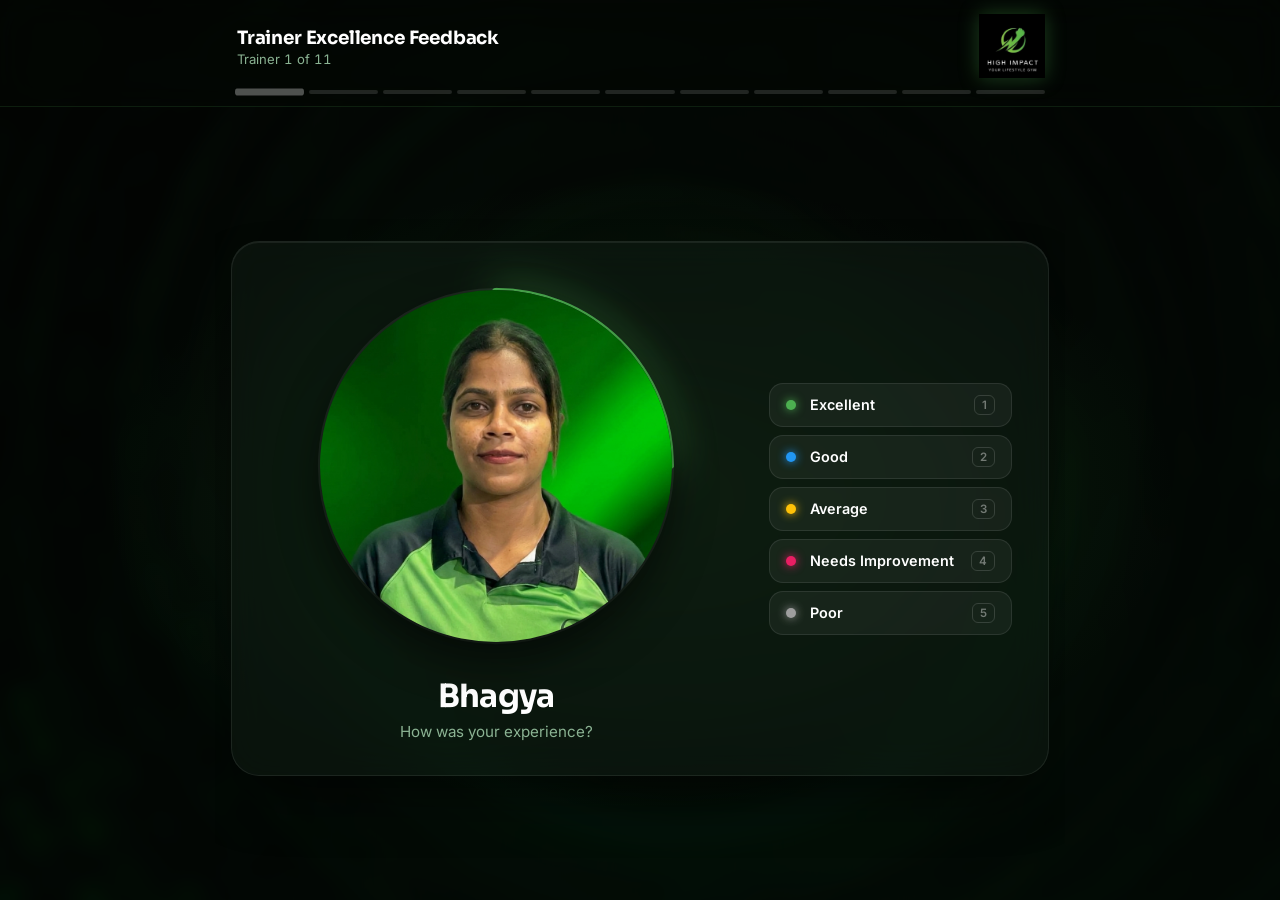
==== index.html @ 3fc5900a "Update index.html" ====
<!DOCTYPE html>
<html lang="en">
<head>
  <meta charset="UTF-8" />
  <meta name="viewport" content="width=device-width, initial-scale=1, viewport-fit=cover" />
  <meta name="theme-color" content="#050805" />
  <title>Trainer Excellence Feedback</title>
  <style>
@import url('https://fonts.googleapis.com/css2?family=Inter:wght@400;500;600;700&family=Sora:wght@600;700&display=swap');

:root {
  --bg: #050805;
  --surface: rgba(18, 28, 21, 0.55);
  --surface-edge: rgba(255, 255, 255, 0.08);
  --text-main: #e8f5e9;
  --text-muted: #8bb393;
  --green-primary: #4caf50;
  --green-glow: rgba(76, 175, 80, 0.35);
  --blue: #2196f3;
  --yellow: #ffc107;
  --pink: #e91e63;
  --gray: #9e9e9e;
  --ease-out: cubic-bezier(0.16, 1, 0.3, 1);
  --ease-spring: cubic-bezier(0.34, 1.56, 0.64, 1);
  --header-h: 116px;
}

* { box-sizing: border-box; -webkit-tap-highlight-color: transparent; }

html, body { height: 100%; }

body {
  margin: 0;
  font-family: 'Inter', system-ui, -apple-system, sans-serif;
  background-color: var(--bg);
  color: var(--text-main);
  overflow: hidden;
  position: fixed;
  width: 100%;
  overscroll-behavior: none;
  -webkit-font-smoothing: antialiased;
}

/* ---------- Background ---------- */
.bg-container {
  position: fixed; inset: 0; z-index: -3;
  background-image: url('bg.jpg');
  background-size: cover;
  background-position: center;
  filter: blur(10px) brightness(0.35) saturate(1.1);
  transform: scale(1.1);
  animation: bgDrift 28s ease-in-out infinite alternate;
}
.bg-container::after {
  content: ''; position: absolute; inset: 0;
  background: linear-gradient(160deg, rgba(5,8,5,.75) 0%, rgba(8,24,14,.9) 100%);
}
/* soft glow that follows the rating colour */
.bg-glow {
  position: fixed; inset: 0; z-index: -2; pointer-events: none;
  background: radial-gradient(60% 50% at 50% 55%, var(--glow, rgba(76,175,80,.16)), transparent 70%);
  transition: background 0.8s ease;
}
@keyframes bgDrift { from { transform: scale(1.1) translate(0,0); } to { transform: scale(1.18) translate(-1.5%, 1%); } }

/* ---------- Header ---------- */
.app-header {
  position: fixed; top: 0; left: 0; width: 100%; z-index: 100;
  padding: env(safe-area-inset-top, 0px) 0 0;
  background: rgba(5, 8, 5, 0.55);
  backdrop-filter: blur(18px) saturate(1.4);
  -webkit-backdrop-filter: blur(18px) saturate(1.4);
  border-bottom: 1px solid rgba(76, 175, 80, 0.15);
  transition: transform 0.6s var(--ease-out);
}
.bar {
  max-width: 850px; margin: 0 auto;
  display: flex; align-items: center; gap: 12px;
  padding: 14px 20px 12px;
}
.back-btn {
  width: 0; opacity: 0; overflow: hidden; flex: none;
  height: 38px; border-radius: 50%; border: 1px solid rgba(255,255,255,.12);
  background: rgba(255,255,255,.06); color: #fff; cursor: pointer;
  display: grid; place-items: center; padding: 0;
  transition: width .4s var(--ease-out), opacity .3s ease, margin .4s var(--ease-out), background .2s;
  margin-right: -12px;
}
.back-btn.visible { width: 38px; opacity: 1; margin-right: 0; }
.back-btn:hover { background: rgba(255,255,255,.14); }
.back-btn:active { transform: scale(.92); }

.header-text { flex: 1; min-width: 0; }
.header-text h1 { margin: 0; font-family: 'Sora', 'Inter', sans-serif; font-size: 1.15rem; font-weight: 700; color: #fff; letter-spacing: -0.01em; }
.header-text p { margin: 2px 0 0; font-size: 0.82rem; color: var(--text-muted); font-variant-numeric: tabular-nums; }
.header-logo { height: 64px; width: auto; filter: drop-shadow(0 0 10px var(--green-glow)); }

/* Segmented progress – each segment takes the colour of its rating */
.progress {
  max-width: 850px; margin: 0 auto; padding: 0 20px 12px;
  display: flex; gap: 5px;
}
.progress i {
  flex: 1; height: 4px; border-radius: 4px; position: relative; overflow: hidden;
  background: rgba(255,255,255,.12);
  transition: transform .4s var(--ease-spring), background .4s;
}
.progress i::after {
  content: ''; position: absolute; inset: 0; border-radius: inherit;
  background: var(--sc, var(--green-primary));
  transform: scaleX(0); transform-origin: left;
  transition: transform .6s var(--ease-out);
}
.progress i.done::after { transform: scaleX(1); box-shadow: 0 0 10px var(--sc); }
.progress i.current { transform: scaleY(1.7); background: rgba(255,255,255,.3); }

/* ---------- Stage ---------- */
.survey-container {
  position: fixed; top: var(--header-h); bottom: 0; left: 0; right: 0;
  margin: 0 auto; max-width: 850px; padding: 0 16px;
  display: flex; align-items: center; justify-content: center;
  overflow: hidden;
}
#survey-form, #trainer-cards { position: relative; width: 100%; height: 100%; }
#trainer-cards { display: flex; align-items: center; justify-content: center; perspective: 1400px; }

/* ---------- Card: slide + depth transitions ---------- */
.trainer-card {
  --rc: var(--green-primary);
  position: absolute; width: 100%;
  background: var(--surface);
  backdrop-filter: blur(20px) saturate(1.3);
  -webkit-backdrop-filter: blur(20px) saturate(1.3);
  border: 1px solid var(--surface-edge);
  border-radius: 28px;
  padding: 34px 36px;
  box-shadow: 0 30px 60px -20px rgba(0,0,0,.7), inset 0 1px 0 rgba(255,255,255,.07);
  display: flex; flex-direction: row; align-items: center; justify-content: center; gap: 44px;

  opacity: 0; visibility: hidden; pointer-events: none;
  transition:
    transform .75s var(--ease-out),
    opacity .5s ease,
    filter .6s ease,
    visibility 0s linear .75s;
  will-change: transform, opacity;
}
.trainer-card.upcoming { transform: translate3d(70px,0,-120px) rotateY(-10deg) scale(.94); filter: blur(6px); }
.trainer-card.past     { transform: translate3d(-70px,0,-120px) rotateY(10deg) scale(.94); filter: blur(6px); }
.trainer-card.active {
  opacity: 1; visibility: visible; pointer-events: auto;
  transform: none; filter: none;
  transition-delay: .08s, .08s, .08s, 0s;
}

/* ---------- Photo + ring ---------- */
.trainer-header { flex: 1.5; display: flex; flex-direction: column; align-items: center; gap: 6px; }

.photo-wrap { position: relative; width: min(380px, 52vh); height: min(380px, 52vh); }
.photo-clip {
  position: absolute; inset: 14px; border-radius: 50%; overflow: hidden;
  background: #1b241d;
  box-shadow: 0 18px 40px rgba(0,0,0,.55);
  transform: scale(.82); opacity: 0;
  transition: transform .9s var(--ease-spring) .15s, opacity .5s ease .15s;
}
.trainer-card.active .photo-clip { transform: scale(1); opacity: 1; }
.photo-clip img {
  width: 100%; height: 100%; display: block; object-fit: cover;
  transform: scale(var(--zoom, 1)); transform-origin: var(--origin, 50% 30%);
}

.ring { position: absolute; inset: 0; width: 100%; height: 100%; transform: rotate(-90deg); overflow: visible; }
.ring circle { fill: none; stroke-width: 2.5; }
.ring-track { stroke: rgba(255,255,255,.08); }
.ring-fg {
  stroke: var(--rc); stroke-linecap: round;
  stroke-dasharray: 346; stroke-dashoffset: 346;
  filter: drop-shadow(0 0 6px var(--rc));
  transition: stroke-dashoffset 1.1s var(--ease-out) .1s, stroke .5s ease, stroke-width .4s ease;
}
.trainer-card.active .ring-fg { stroke-dashoffset: 260; }          /* idle: partial arc */
.trainer-card.rated .ring-fg { stroke-dashoffset: 0; stroke-width: 4; } /* rated: closes in rating colour */
.trainer-card.rated:not(.active) .ring-fg { transition-duration: 0s; }

.trainer-name {
  margin: 14px 0 0; font-family: 'Sora', 'Inter', sans-serif;
  font-size: 2rem; font-weight: 700; color: #fff; text-align: center; letter-spacing: -0.02em;
}
.trainer-sub { margin: 0; color: var(--text-muted); font-size: .95rem; }

.trainer-name, .trainer-sub {
  opacity: 0; transform: translateY(14px);
  transition: opacity .6s ease .25s, transform .7s var(--ease-out) .25s;
}
.trainer-card.active .trainer-name,
.trainer-card.active .trainer-sub { opacity: 1; transform: none; }
.trainer-card.active .trainer-sub { transition-delay: .32s; }

/* ---------- Rating buttons ---------- */
.rating-options { flex: .8; display: flex; flex-direction: column; gap: 8px; }

.rating-btn {
  position: relative; display: flex; align-items: center; gap: 14px;
  padding: 11px 16px; border-radius: 14px; cursor: pointer; user-select: none; -webkit-user-select: none;
  font-weight: 600; font-size: .9rem; color: #fff;
  background: rgba(255,255,255,.05);
  border: 1px solid rgba(255,255,255,.09);
  overflow: hidden;

  opacity: 0; transform: translateX(34px);
  transition:
    opacity .5s ease calc(.25s + var(--i) * .06s),
    transform .7s var(--ease-out) calc(.25s + var(--i) * .06s),
    background .25s ease, border-color .25s ease, box-shadow .3s ease, color .25s ease;
}
.trainer-card.active .rating-btn { opacity: 1; transform: none; }

.rating-btn .dot {
  width: 10px; height: 10px; border-radius: 50%; flex: none;
  background: var(--c); box-shadow: 0 0 10px var(--c);
  transition: transform .4s var(--ease-spring), background .25s, box-shadow .25s;
}
.rating-btn .label { flex: 1; }
.rating-btn kbd {
  font: 600 .72rem 'Inter', sans-serif; color: rgba(255,255,255,.4);
  border: 1px solid rgba(255,255,255,.14); border-radius: 6px; padding: 2px 7px;
  display: none;
}
@media (hover: hover) and (pointer: fine) { .rating-btn kbd { display: inline-block; } }

/* colour sweep on hover */
.rating-btn::before {
  content: ''; position: absolute; inset: 0; background: var(--c); opacity: 0;
  transition: opacity .25s ease;
}
.rating-btn:hover { border-color: var(--c); transform: translateX(4px); }
.rating-btn:hover::before { opacity: .1; }
.trainer-card.active .rating-btn:hover { transform: translateX(4px); }
.rating-btn:active { transform: scale(.97) !important; }

.rating-btn input { position: absolute; opacity: 0; width: 0; height: 0; }
.rating-btn > span, .rating-btn > kbd { position: relative; z-index: 1; }

.rating-btn:has(input:checked) {
  background: var(--c); border-color: var(--c);
  box-shadow: 0 0 0 4px color-mix(in srgb, var(--c) 25%, transparent), 0 10px 30px color-mix(in srgb, var(--c) 45%, transparent);
  animation: pick .5s var(--ease-spring);
}
.rating-btn:has(input:checked)::before { opacity: 0; }
.rating-btn:has(input:checked) .dot { background: currentColor; box-shadow: none; transform: scale(.7); }
.rating-btn:has(input:checked) kbd { border-color: rgba(0,0,0,.25); color: inherit; }
.rating-btn.btn-excellent:has(input:checked),
.rating-btn.btn-average:has(input:checked),
.rating-btn.btn-poor:has(input:checked) { color: #0b0f0c; }
.rating-btn:has(input:focus-visible) { outline: 2px solid #fff; outline-offset: 3px; }

@keyframes pick {
  0% { transform: scale(1); } 40% { transform: scale(1.04); } 100% { transform: scale(1); }
}

/* ---------- Submit ---------- */
.submit-area {
  position: fixed; left: 0; bottom: 0; width: 100%;
  padding: 14px 16px calc(14px + env(safe-area-inset-bottom, 0px));
  background: linear-gradient(to top, rgba(5,8,5,.95) 40%, rgba(5,8,5,0));
  z-index: 90; opacity: 0; pointer-events: none; transform: translateY(100%);
  transition: opacity .5s ease, transform .7s var(--ease-out);
}
.submit-area.show-submit { opacity: 1; pointer-events: auto; transform: none; }

button[type="submit"] {
  display: block; margin: 0 auto; max-width: 850px;
  position: relative; overflow: hidden;
  background: linear-gradient(135deg, #5fcf64, #2e9a3a); color: #04110a; border: none;
  padding: 18px 32px; font: 700 1.1rem 'Inter', sans-serif; border-radius: 18px;
  width: 100%; cursor: pointer;
  box-shadow: 0 14px 34px var(--green-glow), inset 0 1px 0 rgba(255,255,255,.35);
  transition: transform .25s var(--ease-out), box-shadow .25s ease;
}
button[type="submit"]::after { /* slow shine sweep */
  content: ''; position: absolute; top: 0; bottom: 0; width: 40%; left: -60%;
  background: linear-gradient(100deg, transparent, rgba(255,255,255,.45), transparent);
  transform: skewX(-20deg); animation: shine 3.2s ease-in-out infinite 1s;
}
button[type="submit"]:hover { transform: translateY(-2px); box-shadow: 0 20px 40px rgba(76,175,80,.5), inset 0 1px 0 rgba(255,255,255,.35); }
button[type="submit"]:active { transform: scale(.98); }
@keyframes shine { 0% { left: -60%; } 55%, 100% { left: 130%; } }

/* when submit bar is visible, lift the last card so nothing is covered */
#trainer-cards.on-last { padding-bottom: 0; }

/* ---------- Success popup ---------- */
.success-popup {
  display: none; position: fixed; top: 50%; left: 50%;
  transform: translate(-50%, -50%) scale(.8);
  background: rgba(10, 16, 12, 0.9); backdrop-filter: blur(28px); -webkit-backdrop-filter: blur(28px);
  border: 1px solid rgba(76,175,80,.5);
  padding: 40px 30px; border-radius: 32px; text-align: center;
  box-shadow: 0 0 80px rgba(76,175,80,.3), inset 0 1px 0 rgba(255,255,255,.08);
  z-index: 2000; width: 90%; max-width: 420px; opacity: 0;
  transition: opacity .4s ease, transform .6s var(--ease-spring);
}
.success-popup.show { display: block; opacity: 1; transform: translate(-50%, -50%) scale(1); }
body.is-done .survey-container { filter: blur(8px) brightness(.6); transition: filter .6s ease; }
body.is-done .submit-area { opacity: 0; }

.success-icon-ring {
  width: 96px; height: 96px; border-radius: 50%; margin: 0 auto 24px;
  display: grid; place-items: center; color: var(--green-primary);
  background: radial-gradient(circle, rgba(76,175,80,.2), rgba(76,175,80,.04));
  box-shadow: 0 0 0 2px rgba(76,175,80,.6), 0 0 40px var(--green-glow);
  position: relative;
}
.success-icon-ring::after { /* expanding pulse */
  content: ''; position: absolute; inset: 0; border-radius: 50%;
  border: 2px solid var(--green-primary); opacity: 0;
}
.success-popup.show .success-icon-ring::after { animation: pulse 1.4s ease-out .5s 2; }
.check { width: 52px; height: 52px; }
.check path { stroke-dasharray: 48; stroke-dashoffset: 48; }
.success-popup.show .check path { animation: draw .6s var(--ease-out) .35s forwards; }
.success-popup h2 { margin: 0 0 10px; color: #fff; font: 700 1.5rem 'Sora', 'Inter', sans-serif; }
.success-popup p { color: var(--text-muted); margin: 0; font-size: 1rem; line-height: 1.5; }
@keyframes draw { to { stroke-dashoffset: 0; } }
@keyframes pulse { 0% { transform: scale(1); opacity: .7; } 100% { transform: scale(1.7); opacity: 0; } }

/* ---------- Mobile ---------- */
@media (max-width: 768px) {
  :root { --header-h: 100px; }
  .bar { padding: 12px 16px 10px; }
  .progress { padding: 0 16px 10px; }
  .header-text h1 { font-size: 1rem; }
  .header-logo { height: 50px; }

  .survey-container { padding: 0 12px; }
  .trainer-card {
    flex-direction: column; padding: 20px 18px; gap: 16px; border-radius: 24px;
  }
  .trainer-header { gap: 2px; }
  .photo-wrap { width: min(230px, 30vh); height: min(230px, 30vh); }
  .photo-clip { inset: 9px; }
  .trainer-name { font-size: 1.5rem; margin-top: 8px; }
  .trainer-sub { font-size: .85rem; }
  .rating-options { width: 100%; gap: 7px; flex: none; }
  .rating-btn { padding: 10px 16px; font-size: .88rem; border-radius: 13px; }
  button[type="submit"] { padding: 16px; font-size: 1rem; border-radius: 14px; }
}

@media (max-height: 640px) and (max-width: 768px) {
  .photo-wrap { width: 160px; height: 160px; }
  .trainer-sub { display: none; }
  .rating-btn { padding: 8px 14px; }
}

/* ---------- Accessibility ---------- */
@media (prefers-reduced-motion: reduce) {
  *, *::before, *::after { animation-duration: .01ms !important; animation-iteration-count: 1 !important; transition-duration: .01ms !important; transition-delay: 0s !important; }
}

  </style>
</head>
<body>

  <div class="bg-container" id="bg-zoom"></div>
  <div class="bg-glow" aria-hidden="true"></div>

  <header class="app-header" id="main-header">
    <div class="bar">
      <button type="button" class="back-btn" id="back-btn" aria-label="Previous trainer">
        <svg viewBox="0 0 24 24" width="20" height="20" fill="none" stroke="currentColor" stroke-width="2.5" stroke-linecap="round" stroke-linejoin="round"><path d="M15 18l-6-6 6-6"/></svg>
      </button>
      <div class="header-text">
        <h1>Trainer Excellence Feedback</h1>
        <p id="step-label">Trainer 1 of 11</p>
      </div>
      <img src="logo.png" alt="High Impact Gym" class="header-logo">
    </div>
    <div class="progress" id="progress" aria-hidden="true"></div>
  </header>

  <main class="survey-container" id="scroll-container">
    <form id="survey-form" novalidate>
      <div id="trainer-cards"></div>
      <div class="submit-area" id="submit-area">
        <button type="submit" id="submit-btn">Complete Evaluation</button>
      </div>
    </form>
  </main>

  <div id="success-popup" class="success-popup" role="status">
    <div class="success-icon-ring">
      <svg class="check" viewBox="0 0 52 52" fill="none" stroke="currentColor" stroke-width="4" stroke-linecap="round" stroke-linejoin="round">
        <path d="M14 27l8 8 16-17"/>
      </svg>
    </div>
    <h2>Feedback Sent!</h2>
    <p>Your evaluation has been securely recorded.<br>Thank you for shaping the High Impact experience!</p>
  </div>

  <script>
    const trainers = [
       { id: "5", name: "Bhagya", img: "assets/trainers/bhagya.jpg", },
      { id: "1", name: "Sameera", img: "assets/trainers/Sameera.jpg", },
      { id: "2", name: "Kavindu", img: "assets/trainers/Kavindu.jpg" },
      { id: "3", name: "Dilshan", img: "assets/trainers/Dilshan.jpg" },
      { id: "4", name: "Ravija", img: "assets/trainers/Ravija.jpg" },
      { id: "6", name: "Hiruka", img: "assets/trainers/Hiruka.jpg" },
      { id: "7", name: "Shalani", img: "assets/trainers/Shalani.jpg" },
      { id: "8", name: "Thilini", img: "assets/trainers/Thilini.jpg" },
      { id: "9", name: "Pavani", img: "assets/trainers/pavani.jpg",  },
      { id: "10", name: "Sasanka", img: "assets/trainers/Sasanka.jpg" },
      { id: "11", name: "Methum", img: "assets/trainers/Methum.jpg" }
    ];

    const ratings = ["Excellent", "Good", "Average", "Needs Improvement", "Poor"];
    const ratingClasses = ['btn-excellent', 'btn-good', 'btn-average', 'btn-needs', 'btn-poor'];
    const ratingColors = ['#4caf50', '#2196f3', '#ffc107', '#e91e63', '#9e9e9e'];

    const container = document.getElementById('trainer-cards');
    const progress = document.getElementById('progress');
    const stepLabel = document.getElementById('step-label');
    const backBtn = document.getElementById('back-btn');
    const header = document.getElementById('main-header');
    const submitArea = document.getElementById('submit-area');
    const form = document.getElementById('survey-form');

    const totalTrainers = trainers.length;
    let currentIndex = 0;
    let advanceTimer = null;

    // Build progress segments
    trainers.forEach(() => {
      const s = document.createElement('i');
      progress.appendChild(s);
    });
    const segments = progress.querySelectorAll('i');

    // Build cards
    trainers.forEach((t, index) => {
      const card = document.createElement('section');
      card.className = 'trainer-card upcoming';
      card.dataset.index = index;

      let buttonsHTML = '';
      ratings.forEach((r, i) => {
        buttonsHTML += `
          <label class="rating-btn ${ratingClasses[i]}" style="--i:${i}; --c:${ratingColors[i]}">
            <input type="radio" name="trainer_${t.id}" value="${r}">
            <span class="dot"></span>
            <span class="label">${r}</span>
            <kbd>${i + 1}</kbd>
          </label>
        `;
      });

      card.innerHTML = `
        <div class="trainer-header">
          <div class="photo-wrap">
            <svg class="ring" viewBox="0 0 120 120" aria-hidden="true">
              <circle class="ring-track" cx="60" cy="60" r="55"/>
              <circle class="ring-fg" cx="60" cy="60" r="55"/>
            </svg>
            <div class="photo-clip">
              <img src="${t.img}" alt="${t.name}" style="--zoom:${t.zoom || 1}; --origin:${t.origin || '50% 30%'}" onerror="this.onerror=null;this.src='https://ui-avatars.com/api/?name=${t.name}&background=4caf50&color=fff&size=300'">
            </div>
          </div>
          <h2 class="trainer-name">${t.name}</h2>
          <p class="trainer-sub">How was your experience?</p>
        </div>
        <div class="rating-options" role="radiogroup" aria-label="Rate ${t.name}">
          ${buttonsHTML}
        </div>
      `;
      container.appendChild(card);
    });

    const cards = container.querySelectorAll('.trainer-card');

    function allAnswered() {
      return trainers.every(t => form.querySelector(`input[name="trainer_${t.id}"]:checked`));
    }

    function go(i) {
      currentIndex = i;
      cards.forEach((c, k) => {
        c.classList.toggle('active', k === i);
        c.classList.toggle('past', k < i);
        c.classList.toggle('upcoming', k > i);
        c.inert = k !== i;
      });
      stepLabel.textContent = `Trainer ${i + 1} of ${totalTrainers}`;
      backBtn.classList.toggle('visible', i > 0);
      segments.forEach((s, k) => s.classList.toggle('current', k === i));
      submitArea.classList.toggle('show-submit', i === totalTrainers - 1 && allAnswered());
      container.classList.toggle('on-last', i === totalTrainers - 1);
    }

    function selectRating(card, input) {
      const idx = Number(card.dataset.index);
      const rIdx = ratings.indexOf(input.value);
      card.style.setProperty('--rc', ratingColors[rIdx]);
      card.classList.add('rated');
      segments[idx].style.setProperty('--sc', ratingColors[rIdx]);
      segments[idx].classList.add('done');
      if (navigator.vibrate) navigator.vibrate(12);

      clearTimeout(advanceTimer);
      advanceTimer = setTimeout(() => {
        if (idx < totalTrainers - 1) go(idx + 1);
        else submitArea.classList.add('show-submit');
      }, 520);
    }

    container.addEventListener('change', (e) => {
      if (e.target.type !== 'radio') return;
      header.classList.add('compact');
      selectRating(e.target.closest('.trainer-card'), e.target);
    });

    backBtn.addEventListener('click', () => {
      clearTimeout(advanceTimer);
      if (currentIndex > 0) go(currentIndex - 1);
    });

    // Keyboard: 1-5 to rate, arrows to navigate
    document.addEventListener('keydown', (e) => {
      if (e.metaKey || e.ctrlKey || e.altKey) return;
      const n = Number(e.key);
      if (n >= 1 && n <= 5) {
        const input = cards[currentIndex].querySelectorAll('input')[n - 1];
        if (input) { input.checked = true; input.dispatchEvent(new Event('change', { bubbles: true })); }
      } else if (e.key === 'ArrowLeft' && currentIndex > 0) {
        clearTimeout(advanceTimer); go(currentIndex - 1);
      } else if (e.key === 'ArrowRight' && form.querySelector(`input[name="trainer_${trainers[currentIndex].id}"]:checked`) && currentIndex < totalTrainers - 1) {
        clearTimeout(advanceTimer); go(currentIndex + 1);
      }
    });

    const ENDPOINT = 'https://script.google.com/macros/s/AKfycbwbKqZy4tFHBlVZpSUHDtsejeTTPPLGgrzsuuNL5cbNKB3xBxHK9BM5MHfzMYcaloM/exec';

    form.addEventListener('submit', async (e) => {
      e.preventDefault();
      const btn = document.getElementById('submit-btn');
      const popup = document.getElementById('success-popup');

      // If anything was skipped (e.g. after going back), jump to it
      const missing = trainers.findIndex(t => !form.querySelector(`input[name="trainer_${t.id}"]:checked`));
      if (missing !== -1) { go(missing); return; }

      btn.textContent = 'Submitting...';

      const formData = new FormData(e.target);
      const payload = { timestamp: new Date().toISOString(), ratings: {} };
      trainers.forEach(t => {
        payload.ratings[t.name] = formData.get(`trainer_${t.id}`);
      });

      popup.classList.add('show');
      document.body.classList.add('is-done');

      try {
        fetch(ENDPOINT, {
          method: 'POST',
          mode: 'no-cors',
          body: JSON.stringify(payload)
        });
      } catch (error) {
        console.log("Background submission error:", error);
      }

      setTimeout(() => {
        popup.classList.remove('show');
        document.body.classList.remove('is-done');
        e.target.reset();
        cards.forEach(c => { c.classList.remove('rated'); c.style.removeProperty('--rc'); });
        segments.forEach(s => { s.classList.remove('done'); s.style.removeProperty('--sc'); });
        btn.textContent = 'Complete Evaluation';
        header.classList.remove('compact');
        go(0);
      }, 4500);
    });

    // ---------------------------------------------------------------
    // 🎯 PHOTO TUNER — open the page with  ?tune  at the end of the URL
    // e.g. https://your-site/index.html?tune
    // Adjust each trainer until the face size matches Kavindu, then Copy.
    // ---------------------------------------------------------------
    if (new URLSearchParams(location.search).has('tune')) {
      trainers.forEach(t => {
        const o = (t.origin || '50% 30%').split(' ').map(parseFloat);
        t.zoom = t.zoom || 1; t.ox = o[0]; t.oy = o[1];
      });

      const panel = document.createElement('div');
      panel.style.cssText = 'position:fixed;left:8px;right:8px;bottom:calc(8px + env(safe-area-inset-bottom,0px));z-index:5000;background:rgba(10,16,12,.96);border:1px solid #4caf50;border-radius:16px;padding:10px;color:#fff;font:600 13px Inter,system-ui,sans-serif;max-width:520px;margin:0 auto;box-shadow:0 10px 30px rgba(0,0,0,.6)';
      panel.innerHTML = `
        <div style="display:flex;justify-content:space-between;align-items:center;margin-bottom:8px">
          <span><b id="tp-name"></b> &nbsp;<span id="tp-vals" style="opacity:.8"></span></span>
          <span style="opacity:.7">Tune mode</span>
        </div>
        <div class="tp-row"><button data-a="z-">Zoom −</button><button data-a="z+">Zoom +</button><button data-a="u">↑</button><button data-a="d">↓</button><button data-a="l">←</button><button data-a="r">→</button></div>
        <div class="tp-row"><button data-a="prev">◀ Prev</button><button data-a="next">Next ▶</button><button data-a="reset">Reset</button><button data-a="copy" style="background:#4caf50;color:#04110a">Copy all</button></div>`;
      const st = document.createElement('style');
      st.textContent = '.tp-row{display:flex;gap:6px;margin-top:6px}.tp-row button{flex:1;padding:11px 4px;border:none;border-radius:10px;background:rgba(255,255,255,.14);color:#fff;font:700 14px Inter,system-ui,sans-serif;cursor:pointer}.tp-row button:active{transform:scale(.94)}';
      document.head.appendChild(st);
      document.body.appendChild(panel);

      const baseline = trainers.map(t => ({ zoom: t.zoom, ox: t.ox, oy: t.oy }));
      const clamp = (v, a, b) => Math.min(b, Math.max(a, v));

      function applyPhoto(i) {
        const t = trainers[i], img = cards[i].querySelector('img');
        img.style.setProperty('--zoom', t.zoom);
        img.style.setProperty('--origin', t.ox + '% ' + t.oy + '%');
      }
      function updatePanel() {
        const t = trainers[currentIndex];
        panel.querySelector('#tp-name').textContent = t.name;
        panel.querySelector('#tp-vals').textContent = 'zoom ' + t.zoom.toFixed(2) + ' · ' + t.ox + '% ' + t.oy + '%';
      }

      const _go = go;
      go = function (i) { _go(i); updatePanel(); };

      panel.addEventListener('click', (e) => {
        const a = e.target.dataset && e.target.dataset.a;
        if (!a) return;
        const t = trainers[currentIndex];
        if (a === 'z+') t.zoom = clamp(+(t.zoom + 0.1).toFixed(2), 1, 4);
        if (a === 'z-') t.zoom = clamp(+(t.zoom - 0.1).toFixed(2), 1, 4);
        if (a === 'u') t.oy = clamp(t.oy + 5, 0, 100);   // moves the photo up
        if (a === 'd') t.oy = clamp(t.oy - 5, 0, 100);   // moves the photo down
        if (a === 'l') t.ox = clamp(t.ox + 5, 0, 100);   // moves the photo left
        if (a === 'r') t.ox = clamp(t.ox - 5, 0, 100);   // moves the photo right
        if (a === 'reset') Object.assign(t, baseline[currentIndex]);
        if (a === 'prev' && currentIndex > 0) { go(currentIndex - 1); return; }
        if (a === 'next' && currentIndex < totalTrainers - 1) { go(currentIndex + 1); return; }
        if (a === 'copy') {
          const lines = trainers.map(t => {
            const extra = (t.zoom !== 1 ? ', zoom: ' + t.zoom : '') + ((t.ox !== 50 || t.oy !== 30) ? ', origin: "' + t.ox + '% ' + t.oy + '%"' : '');
            return '      { id: "' + t.id + '", name: "' + t.name + '", img: "' + t.img + '"' + extra + ' }';
          });
          const text = 'const trainers = [\n' + lines.join(',\n') + '\n    ];';
          (navigator.clipboard ? navigator.clipboard.writeText(text) : Promise.reject()).then(
            () => alert('Copied! Paste it here in the chat.'),
            () => prompt('Copy this text and paste it in the chat:', text)
          );
          return;
        }
        applyPhoto(currentIndex);
        updatePanel();
      });

      updatePanel();
    }

    go(0);
  </script>
</body>
</html>
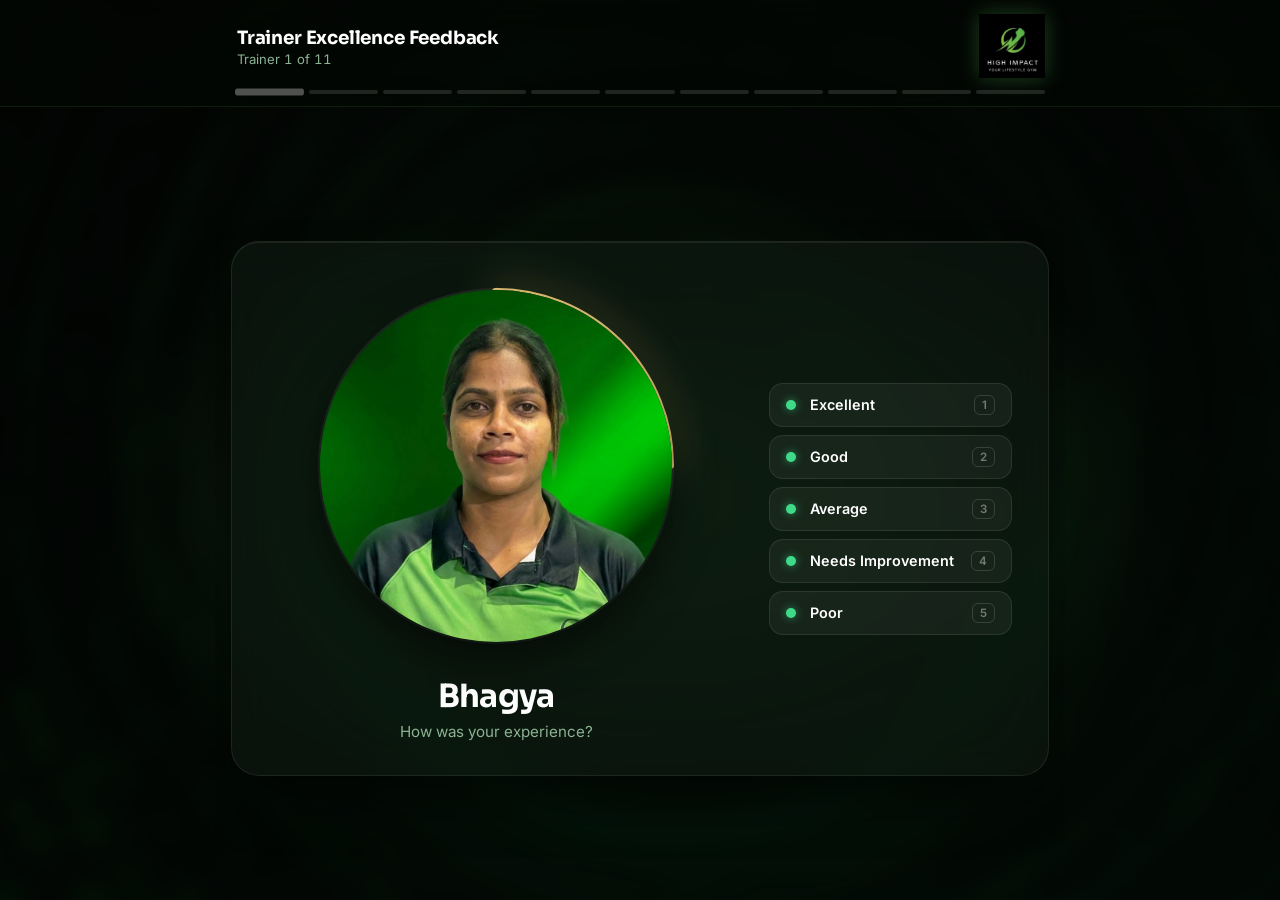
==== commit 19d4ec04: "Update index.html" ====
--- a/index.html
+++ b/index.html
@@ -358,6 +358,23 @@
   *, *::before, *::after { animation-duration: .01ms !important; animation-iteration-count: 1 !important; transition-duration: .01ms !important; transition-delay: 0s !important; }
 }
 
+/* ---- Premium palette: emerald buttons + champagne-gold accents ---- */
+.trainer-card { --rc: #e8c776; }
+.progress i::after { background: var(--sc, #e8c776); }
+.progress i.done::after { box-shadow: 0 0 10px rgba(232,199,118,.6); }
+.ring-fg { filter: drop-shadow(0 0 6px rgba(232,199,118,.55)); }
+.trainer-card .rating-btn { --c: #3fd98a; }
+.trainer-card .rating-btn:has(input:checked) {
+  background: linear-gradient(135deg, #5be9a4 0%, #2fb677 100%);
+  border-color: rgba(255,255,255,.35);
+  color: #04140b;
+  box-shadow: 0 0 0 4px rgba(63,217,138,.18), 0 12px 30px rgba(47,182,119,.45), inset 0 1px 0 rgba(255,255,255,.4);
+}
+.trainer-card .rating-btn:has(input:checked) .dot { background: #04140b; box-shadow: none; }
+.trainer-card .rating-btn .dot { background: #3fd98a; box-shadow: 0 0 8px rgba(63,217,138,.6); }
+.trainer-card .rating-btn:hover { border-color: rgba(232,199,118,.7); }
+.trainer-card .rating-btn:hover::before { background: #e8c776; opacity: .08; }
+
   </style>
 </head>
 <body>
@@ -400,7 +417,7 @@
 
   <script>
     const trainers = [
-       { id: "5", name: "Bhagya", img: "assets/trainers/bhagya.jpg", },
+      { id: "5", name: "Bhagya", img: "assets/trainers/bhagya.jpg", },
       { id: "1", name: "Sameera", img: "assets/trainers/Sameera.jpg", },
       { id: "2", name: "Kavindu", img: "assets/trainers/Kavindu.jpg" },
       { id: "3", name: "Dilshan", img: "assets/trainers/Dilshan.jpg" },
@@ -408,14 +425,15 @@
       { id: "6", name: "Hiruka", img: "assets/trainers/Hiruka.jpg" },
       { id: "7", name: "Shalani", img: "assets/trainers/Shalani.jpg" },
       { id: "8", name: "Thilini", img: "assets/trainers/Thilini.jpg" },
-      { id: "9", name: "Pavani", img: "assets/trainers/pavani.jpg",  },
+      { id: "9", name: "Pavani", img: "assets/trainers/pavani.jpg", },
       { id: "10", name: "Sasanka", img: "assets/trainers/Sasanka.jpg" },
       { id: "11", name: "Methum", img: "assets/trainers/Methum.jpg" }
     ];
 
     const ratings = ["Excellent", "Good", "Average", "Needs Improvement", "Poor"];
     const ratingClasses = ['btn-excellent', 'btn-good', 'btn-average', 'btn-needs', 'btn-poor'];
-    const ratingColors = ['#4caf50', '#2196f3', '#ffc107', '#e91e63', '#9e9e9e'];
+    const ratingColors = ['#3fd98a', '#3fd98a', '#3fd98a', '#3fd98a', '#3fd98a'];
+    const ACCENT = '#e8c776'; // ring + progress colour
 
     const container = document.getElementById('trainer-cards');
     const progress = document.getElementById('progress');
@@ -499,9 +517,9 @@
     function selectRating(card, input) {
       const idx = Number(card.dataset.index);
       const rIdx = ratings.indexOf(input.value);
-      card.style.setProperty('--rc', ratingColors[rIdx]);
+      card.style.setProperty('--rc', ACCENT);
       card.classList.add('rated');
-      segments[idx].style.setProperty('--sc', ratingColors[rIdx]);
+      segments[idx].style.setProperty('--sc', ACCENT);
       segments[idx].classList.add('done');
       if (navigator.vibrate) navigator.vibrate(12);
 
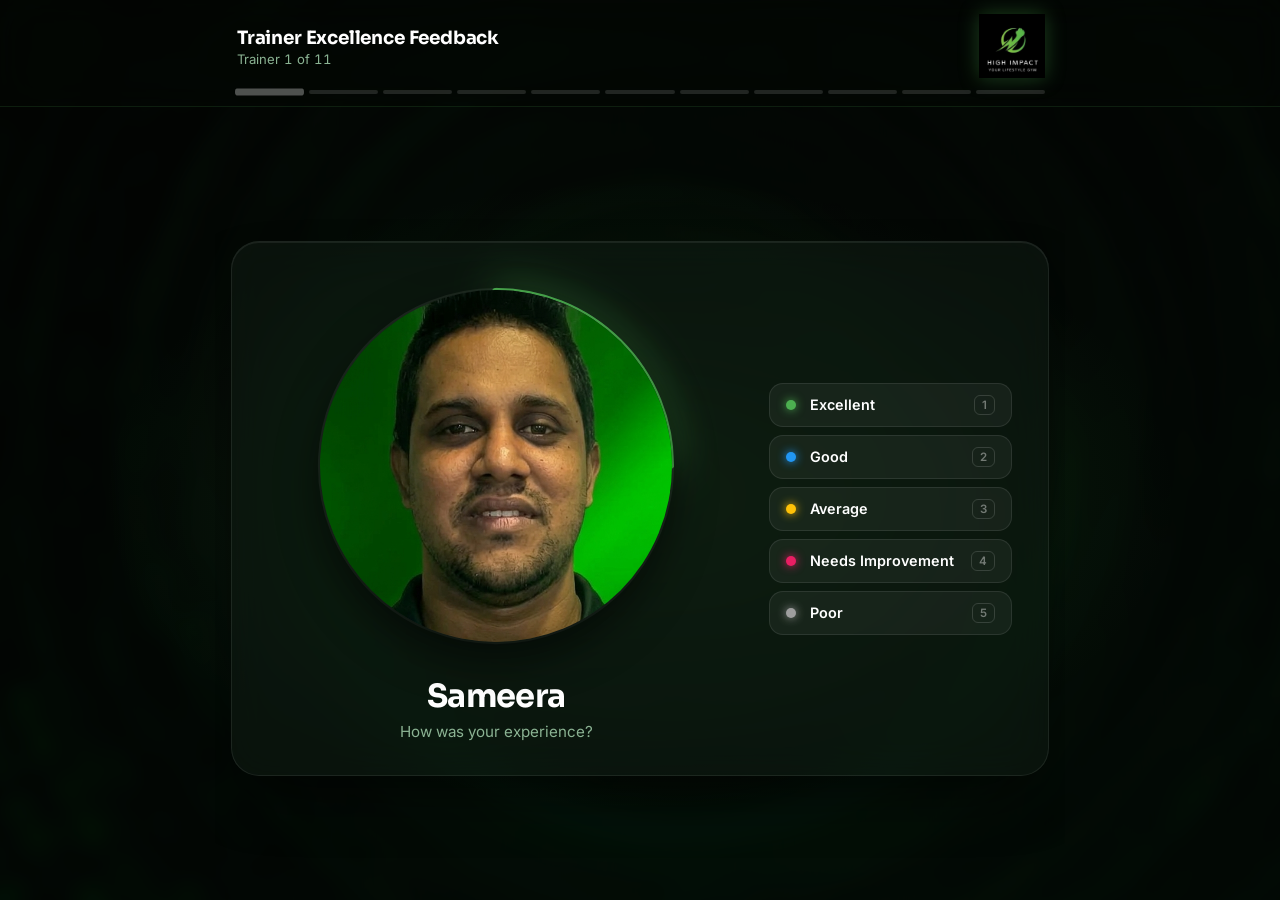
==== commit 2cc0b9df: "Update index.html" ====
--- a/index.html
+++ b/index.html
@@ -358,23 +358,6 @@
   *, *::before, *::after { animation-duration: .01ms !important; animation-iteration-count: 1 !important; transition-duration: .01ms !important; transition-delay: 0s !important; }
 }
 
-/* ---- Premium palette: emerald buttons + champagne-gold accents ---- */
-.trainer-card { --rc: #e8c776; }
-.progress i::after { background: var(--sc, #e8c776); }
-.progress i.done::after { box-shadow: 0 0 10px rgba(232,199,118,.6); }
-.ring-fg { filter: drop-shadow(0 0 6px rgba(232,199,118,.55)); }
-.trainer-card .rating-btn { --c: #3fd98a; }
-.trainer-card .rating-btn:has(input:checked) {
-  background: linear-gradient(135deg, #5be9a4 0%, #2fb677 100%);
-  border-color: rgba(255,255,255,.35);
-  color: #04140b;
-  box-shadow: 0 0 0 4px rgba(63,217,138,.18), 0 12px 30px rgba(47,182,119,.45), inset 0 1px 0 rgba(255,255,255,.4);
-}
-.trainer-card .rating-btn:has(input:checked) .dot { background: #04140b; box-shadow: none; }
-.trainer-card .rating-btn .dot { background: #3fd98a; box-shadow: 0 0 8px rgba(63,217,138,.6); }
-.trainer-card .rating-btn:hover { border-color: rgba(232,199,118,.7); }
-.trainer-card .rating-btn:hover::before { background: #e8c776; opacity: .08; }
-
   </style>
 </head>
 <body>
@@ -417,23 +400,22 @@
 
   <script>
     const trainers = [
-      { id: "5", name: "Bhagya", img: "assets/trainers/bhagya.jpg", },
-      { id: "1", name: "Sameera", img: "assets/trainers/Sameera.jpg", },
+      { id: "1", name: "Sameera", img: "assets/trainers/Sameera.jpg", zoom: 1.5 },
       { id: "2", name: "Kavindu", img: "assets/trainers/Kavindu.jpg" },
       { id: "3", name: "Dilshan", img: "assets/trainers/Dilshan.jpg" },
       { id: "4", name: "Ravija", img: "assets/trainers/Ravija.jpg" },
+      { id: "5", name: "Bhagya", img: "assets/trainers/bhagya.jpg", zoom: 1.5 },
       { id: "6", name: "Hiruka", img: "assets/trainers/Hiruka.jpg" },
       { id: "7", name: "Shalani", img: "assets/trainers/Shalani.jpg" },
       { id: "8", name: "Thilini", img: "assets/trainers/Thilini.jpg" },
-      { id: "9", name: "Pavani", img: "assets/trainers/pavani.jpg", },
+      { id: "9", name: "Pavani", img: "assets/trainers/pavani.jpg", zoom: 1.5 },
       { id: "10", name: "Sasanka", img: "assets/trainers/Sasanka.jpg" },
       { id: "11", name: "Methum", img: "assets/trainers/Methum.jpg" }
     ];
 
     const ratings = ["Excellent", "Good", "Average", "Needs Improvement", "Poor"];
     const ratingClasses = ['btn-excellent', 'btn-good', 'btn-average', 'btn-needs', 'btn-poor'];
-    const ratingColors = ['#3fd98a', '#3fd98a', '#3fd98a', '#3fd98a', '#3fd98a'];
-    const ACCENT = '#e8c776'; // ring + progress colour
+    const ratingColors = ['#4caf50', '#2196f3', '#ffc107', '#e91e63', '#9e9e9e'];
 
     const container = document.getElementById('trainer-cards');
     const progress = document.getElementById('progress');
@@ -517,9 +499,9 @@
     function selectRating(card, input) {
       const idx = Number(card.dataset.index);
       const rIdx = ratings.indexOf(input.value);
-      card.style.setProperty('--rc', ACCENT);
+      card.style.setProperty('--rc', ratingColors[rIdx]);
       card.classList.add('rated');
-      segments[idx].style.setProperty('--sc', ACCENT);
+      segments[idx].style.setProperty('--sc', ratingColors[rIdx]);
       segments[idx].classList.add('done');
       if (navigator.vibrate) navigator.vibrate(12);
 
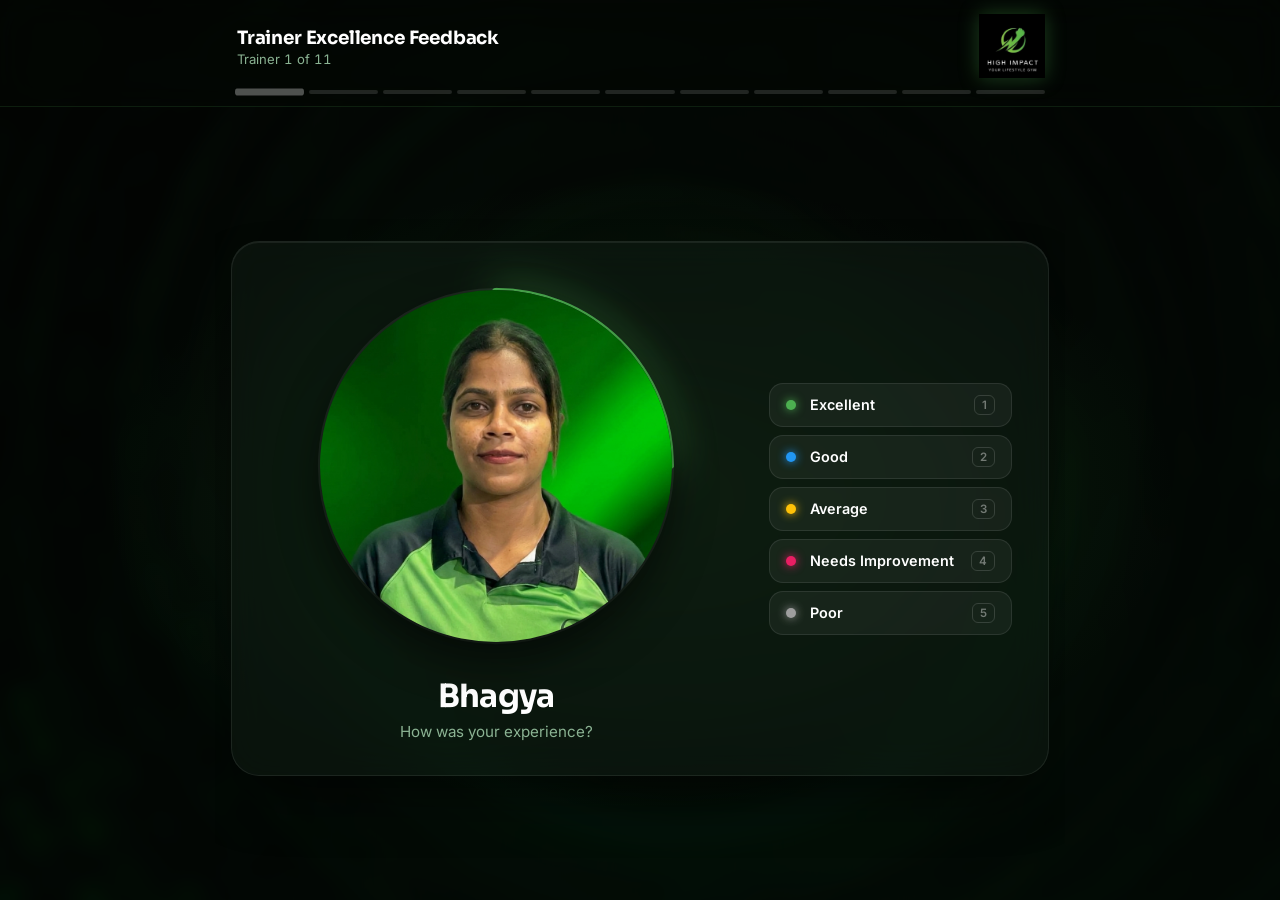
==== commit 5ec0037d: "Update index.html" ====
--- a/index.html
+++ b/index.html
@@ -400,16 +400,16 @@
 
   <script>
     const trainers = [
-      { id: "1", name: "Sameera", img: "assets/trainers/Sameera.jpg", zoom: 1.5 },
+      { id: "5", name: "Bhagya", img: "assets/trainers/bhagya.jpg", },
+      { id: "1", name: "Sameera", img: "assets/trainers/Sameera.jpg", },
       { id: "2", name: "Kavindu", img: "assets/trainers/Kavindu.jpg" },
       { id: "3", name: "Dilshan", img: "assets/trainers/Dilshan.jpg" },
+      { id: "10", name: "Sasanka", img: "assets/trainers/Sasanka.jpg" },
       { id: "4", name: "Ravija", img: "assets/trainers/Ravija.jpg" },
-      { id: "5", name: "Bhagya", img: "assets/trainers/bhagya.jpg", zoom: 1.5 },
+      { id: "8", name: "Thilini", img: "assets/trainers/Thilini.jpg" },
       { id: "6", name: "Hiruka", img: "assets/trainers/Hiruka.jpg" },
       { id: "7", name: "Shalani", img: "assets/trainers/Shalani.jpg" },
-      { id: "8", name: "Thilini", img: "assets/trainers/Thilini.jpg" },
-      { id: "9", name: "Pavani", img: "assets/trainers/pavani.jpg", zoom: 1.5 },
-      { id: "10", name: "Sasanka", img: "assets/trainers/Sasanka.jpg" },
+      { id: "9", name: "Pavani", img: "assets/trainers/pavani.jpg", },
       { id: "11", name: "Methum", img: "assets/trainers/Methum.jpg" }
     ];
 
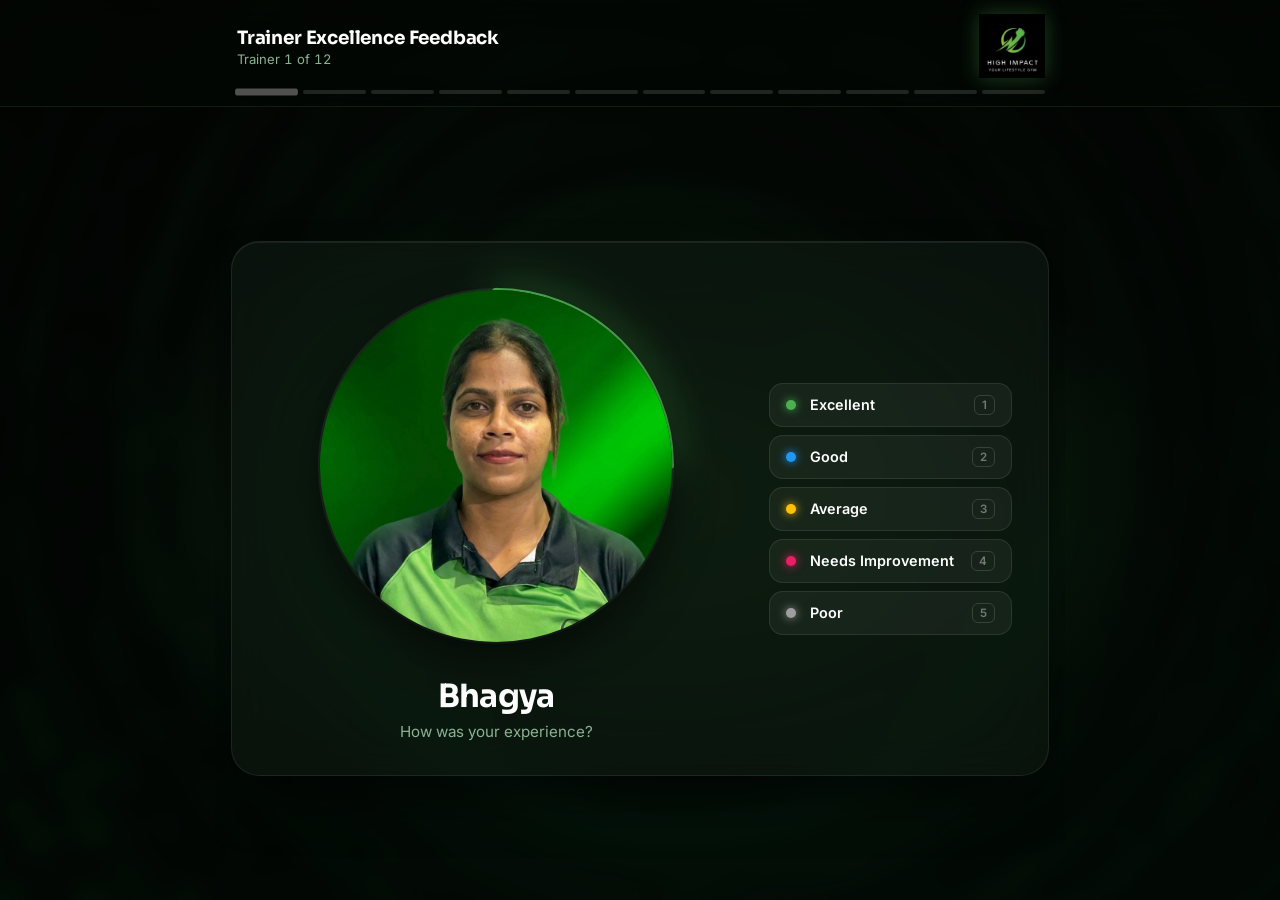
==== commit e228da6a: "Update index.html" ====
--- a/index.html
+++ b/index.html
@@ -410,6 +410,7 @@
       { id: "6", name: "Hiruka", img: "assets/trainers/Hiruka.jpg" },
       { id: "7", name: "Shalani", img: "assets/trainers/Shalani.jpg" },
       { id: "9", name: "Pavani", img: "assets/trainers/pavani.jpg", },
+      { id: "9", name: "Eran", img: "assets/trainers/Eran.jpg", },
       { id: "11", name: "Methum", img: "assets/trainers/Methum.jpg" }
     ];
 
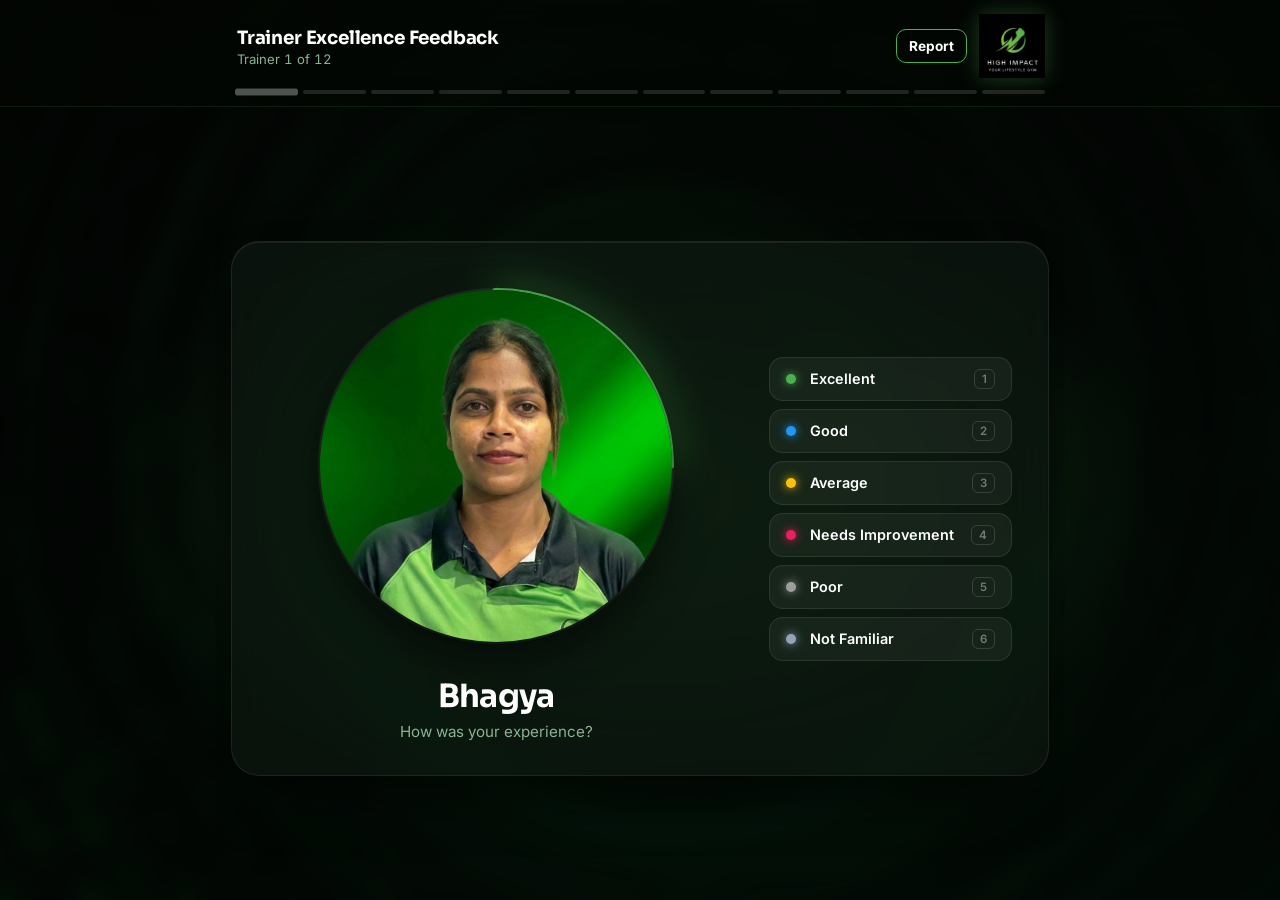
==== commit 8b49ca43: "Add files via upload" ====
--- a/index.html
+++ b/index.html
@@ -358,6 +358,8 @@
   *, *::before, *::after { animation-duration: .01ms !important; animation-iteration-count: 1 !important; transition-duration: .01ms !important; transition-delay: 0s !important; }
 }
 
+ .report-link { color:#fff; text-decoration:none; border:1px solid #4caf50; border-radius:10px; padding:8px 12px; font-weight:700; font-size:.85rem; flex:none; }
+ @media(max-width:768px) { .trainer-card { gap:10px; padding:12px; max-height:100%; overflow:auto; } .photo-wrap { width:min(180px,22vh); height:min(180px,22vh); } .rating-btn { padding:8px 12px; } .report-link { padding:6px 8px; } }
   </style>
 </head>
 <body>
@@ -372,8 +374,9 @@
       </button>
       <div class="header-text">
         <h1>Trainer Excellence Feedback</h1>
-        <p id="step-label">Trainer 1 of 11</p>
+        <p id="step-label">Trainer 1 of 12</p>
       </div>
+      <a class="report-link" href="results.html">Report</a>
       <img src="logo.png" alt="High Impact Gym" class="header-logo">
     </div>
     <div class="progress" id="progress" aria-hidden="true"></div>
@@ -398,6 +401,7 @@
     <p>Your evaluation has been securely recorded.<br>Thank you for shaping the High Impact experience!</p>
   </div>
 
+  <script src="config.js"></script>
   <script>
     const trainers = [
       { id: "5", name: "Bhagya", img: "assets/trainers/bhagya.jpg", },
@@ -410,13 +414,13 @@
       { id: "6", name: "Hiruka", img: "assets/trainers/Hiruka.jpg" },
       { id: "7", name: "Shalani", img: "assets/trainers/Shalani.jpg" },
       { id: "9", name: "Pavani", img: "assets/trainers/pavani.jpg", },
-      { id: "9", name: "Eran", img: "assets/trainers/Eran.jpg", },
+      { id: "12", name: "Eran", img: "assets/trainers/Eran.jpg", },
       { id: "11", name: "Methum", img: "assets/trainers/Methum.jpg" }
     ];
 
-    const ratings = ["Excellent", "Good", "Average", "Needs Improvement", "Poor"];
-    const ratingClasses = ['btn-excellent', 'btn-good', 'btn-average', 'btn-needs', 'btn-poor'];
-    const ratingColors = ['#4caf50', '#2196f3', '#ffc107', '#e91e63', '#9e9e9e'];
+    const ratings = ["Excellent", "Good", "Average", "Needs Improvement", "Poor", "Not Familiar"];
+    const ratingClasses = ['btn-excellent', 'btn-good', 'btn-average', 'btn-needs', 'btn-poor', 'btn-unfamiliar'];
+    const ratingColors = ['#4caf50', '#2196f3', '#ffc107', '#e91e63', '#9e9e9e', '#94a3b8'];
 
     const container = document.getElementById('trainer-cards');
     const progress = document.getElementById('progress');
@@ -524,11 +528,11 @@
       if (currentIndex > 0) go(currentIndex - 1);
     });
 
-    // Keyboard: 1-5 to rate, arrows to navigate
+    // Keyboard: 1-6 to rate, arrows to navigate
     document.addEventListener('keydown', (e) => {
       if (e.metaKey || e.ctrlKey || e.altKey) return;
       const n = Number(e.key);
-      if (n >= 1 && n <= 5) {
+      if (n >= 1 && n <= 6) {
         const input = cards[currentIndex].querySelectorAll('input')[n - 1];
         if (input) { input.checked = true; input.dispatchEvent(new Event('change', { bubbles: true })); }
       } else if (e.key === 'ArrowLeft' && currentIndex > 0) {
@@ -538,7 +542,7 @@
       }
     });
 
-    const ENDPOINT = 'https://script.google.com/macros/s/AKfycbwbKqZy4tFHBlVZpSUHDtsejeTTPPLGgrzsuuNL5cbNKB3xBxHK9BM5MHfzMYcaloM/exec';
+    const ENDPOINT = window.GYM_API_URL;
 
     form.addEventListener('submit', async (e) => {
       e.preventDefault();
@@ -557,18 +561,19 @@
         payload.ratings[t.name] = formData.get(`trainer_${t.id}`);
       });
 
+      btn.disabled = true;
+      try {
+        const res = await fetch(ENDPOINT, { method:'POST', body:JSON.stringify(payload) });
+        const result = await res.json();
+        if (!result.ok) throw new Error(result.error || 'Submission failed');
+      } catch (error) {
+        alert('Could not confirm submission: ' + error.message);
+        btn.disabled = false;
+        btn.textContent = 'Complete Evaluation';
+        return;
+      }
       popup.classList.add('show');
       document.body.classList.add('is-done');
-
-      try {
-        fetch(ENDPOINT, {
-          method: 'POST',
-          mode: 'no-cors',
-          body: JSON.stringify(payload)
-        });
-      } catch (error) {
-        console.log("Background submission error:", error);
-      }
 
       setTimeout(() => {
         popup.classList.remove('show');
@@ -576,6 +581,7 @@
         e.target.reset();
         cards.forEach(c => { c.classList.remove('rated'); c.style.removeProperty('--rc'); });
         segments.forEach(s => { s.classList.remove('done'); s.style.removeProperty('--sc'); });
+        btn.disabled = false;
         btn.textContent = 'Complete Evaluation';
         header.classList.remove('compact');
         go(0);
